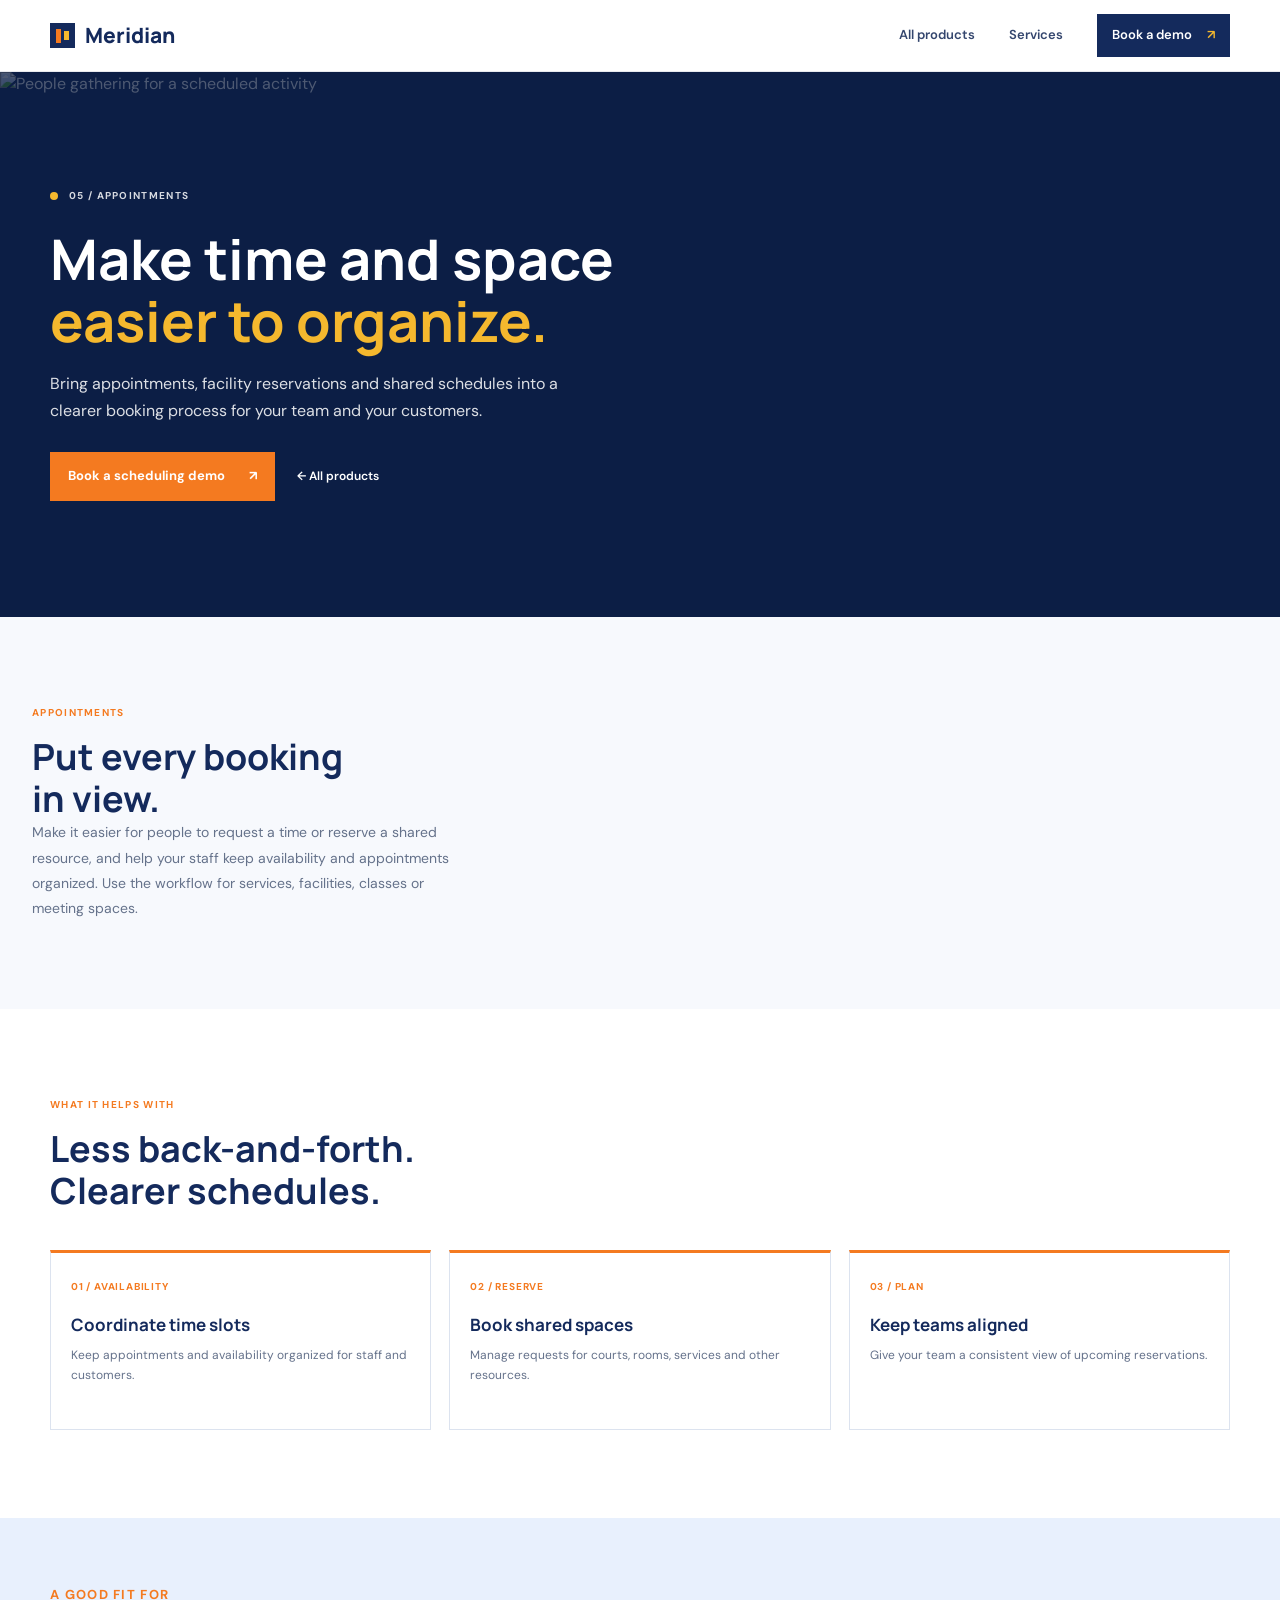
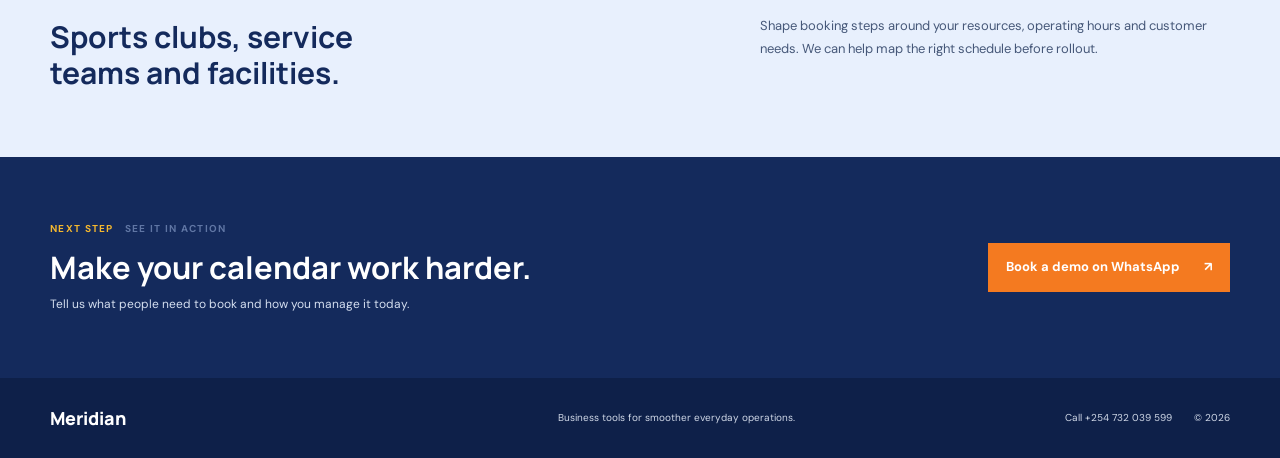
==== products/booking.html @ 1859c386 "updates" ====
<!DOCTYPE html>
<html lang="en"><head>
  <meta charset="UTF-8"><meta name="viewport" content="width=device-width, initial-scale=1.0"><meta name="theme-color" content="#142a5c">
  <meta name="description" content="Appointment and facility booking tools for clubs and businesses that need clearer schedules."><title>Booking &amp; Scheduling | Meridian Business Systems</title>
  <link rel="preconnect" href="https://fonts.googleapis.com"><link rel="preconnect" href="https://fonts.gstatic.com" crossorigin><link href="https://fonts.googleapis.com/css2?family=DM+Sans:wght@400;500;600;700&family=Manrope:wght@400;500;600;700;800&display=swap" rel="stylesheet"><link rel="stylesheet" href="../css/access.css"><link rel="stylesheet" href="../css/contact.css"><link rel="stylesheet" href="../css/product-detail.css">
</head><body>
  <header class="site-header"><div class="shell header-inner"><a class="brand" href="../index.html"><span class="brand-mark" aria-hidden="true"><span></span><span></span></span>Meridian</a><button class="menu-toggle" type="button" aria-expanded="false" aria-controls="primary-nav" aria-label="Open navigation"><span></span><span></span></button><nav class="primary-nav" id="primary-nav" aria-label="Main navigation"><a href="../index.html#products">All products</a><a href="../index.html#services">Services</a><a class="nav-cta" href="https://wa.me/254710708505?text=Hello%2C%20I%27d%20like%20a%20booking%20and%20scheduling%20demo." target="_blank" rel="noopener noreferrer">Book a demo <span aria-hidden="true">↗</span></a></nav></div></header>
  <main><section class="product-hero"><img class="product-hero-image" src="https://images.unsplash.com/photo-1517457373958-b7bdd4587205?auto=format&fit=crop&w=2000&q=85" alt="People gathering for a scheduled activity"><div class="product-hero-shade" aria-hidden="true"></div><div class="shell product-hero-inner"><p class="eyebrow eyebrow-light"><span class="live-dot"></span>05 / Appointments</p><h1>Make time and space<br><span>easier to organize.</span></h1><p class="product-hero-copy">Bring appointments, facility reservations and shared schedules into a clearer booking process for your team and your customers.</p><div class="product-hero-actions"><a class="button button-lime" href="https://wa.me/254710708505?text=Hello%2C%20I%27d%20like%20a%20booking%20and%20scheduling%20demo." target="_blank" rel="noopener noreferrer">Book a scheduling demo <span aria-hidden="true">↗</span></a><a class="product-back" href="../index.html#products">← All products</a></div></div></section>
    <section class="product-summary section-pad"><div class="shell"><div><p class="eyebrow"><span class="eyebrow-index">APPOINTMENTS</span></p><h2>Put every booking<br>in view.</h2></div><p class="product-summary-copy">Make it easier for people to request a time or reserve a shared resource, and help your staff keep availability and appointments organized. Use the workflow for services, facilities, classes or meeting spaces.</p></div></section>
    <section class="product-features section-pad"><div class="shell"><div class="product-features-heading"><p class="eyebrow"><span class="eyebrow-index">WHAT IT HELPS WITH</span></p><h2>Less back-and-forth.<br>Clearer schedules.</h2></div><div class="benefit-grid"><article class="benefit-item"><span class="benefit-number">01 / AVAILABILITY</span><h3>Coordinate time slots</h3><p>Keep appointments and availability organized for staff and customers.</p></article><article class="benefit-item"><span class="benefit-number">02 / RESERVE</span><h3>Book shared spaces</h3><p>Manage requests for courts, rooms, services and other resources.</p></article><article class="benefit-item"><span class="benefit-number">03 / PLAN</span><h3>Keep teams aligned</h3><p>Give your team a consistent view of upcoming reservations.</p></article></div></div></section>
    <section class="product-audience"><div class="shell product-audience-inner"><div><p class="eyebrow"><span class="eyebrow-index">A GOOD FIT FOR</span></p><h2>Sports clubs, service<br>teams and facilities.</h2></div><p>Shape booking steps around your resources, operating hours and customer needs. We can help map the right schedule before rollout.</p></div></section>
    <section class="product-demo"><div class="shell product-demo-inner"><div><p class="eyebrow"><span class="eyebrow-index">NEXT STEP</span> See it in action</p><h2>Make your calendar work harder.</h2><p>Tell us what people need to book and how you manage it today.</p></div><a class="button button-lime" href="https://wa.me/254710708505?text=Hello%2C%20I%27d%20like%20a%20booking%20and%20scheduling%20demo." target="_blank" rel="noopener noreferrer">Book a demo on WhatsApp <span aria-hidden="true">↗</span></a></div></section></main>
  <footer class="site-footer"><div class="shell footer-inner"><a class="brand" href="../index.html">Meridian</a><p>Business tools for smoother everyday operations.</p><a href="tel:+254732039599">Call +254 732 039 599</a><small>© <span id="year"></span></small></div></footer><script src="../js/access.js"></script>
</body></html>
---- css/access.css ----
:root{color-scheme:light;--navy:#142a5c;--white:#fff;--orange:#f47a20;--yellow:#f5b82e;--sky:#e8f0fd;--ink:#17294e;--muted:#65728b;--paper:#f7f9fd;--line:#dce3ef;--display:'Manrope','Trebuchet MS',sans-serif;--body:'DM Sans','Segoe UI',sans-serif;--shell:1180px}
*,*::before,*::after{box-sizing:border-box}html{scroll-behavior:smooth;scroll-padding-top:80px}body{margin:0;background:var(--white);color:var(--navy);font:16px/1.55 var(--body);-webkit-font-smoothing:antialiased}button,input,select{font:inherit}a{color:inherit;text-decoration:none}a:focus-visible,button:focus-visible,input:focus-visible,select:focus-visible{outline:3px solid var(--orange);outline-offset:3px}.shell{width:min(var(--shell),calc(100% - 64px));margin-inline:auto}
.site-header{position:sticky;top:0;z-index:10;height:72px;border-bottom:1px solid rgba(20,42,92,.1);background:var(--white)}.header-inner,.brand,.primary-nav{display:flex;align-items:center}.header-inner{height:100%;justify-content:space-between}.brand{gap:10px;font:800 21px/1 var(--display)}.brand-mark{width:25px;height:25px;display:inline-flex;align-items:center;justify-content:center;gap:3px;background:var(--navy)}.brand-mark span{width:5px;height:14px;background:var(--orange)}.brand-mark span+span{height:9px;background:var(--yellow)}.primary-nav{gap:34px;color:#34466e;font-size:13px;font-weight:600}.primary-nav>a:not(.nav-cta):hover,.text-link:hover{color:var(--orange)}.nav-cta{padding:11px 15px;background:var(--navy);color:var(--white)}.nav-cta span{margin-left:12px;color:var(--yellow)}.nav-cta:hover,.button-dark:hover{background:#243f7a}.menu-toggle{display:none}
.hero{min-height:590px;position:relative;isolation:isolate;overflow:hidden;display:flex;align-items:center;background:var(--navy);color:var(--white)}.hero-photo,.hero-shade{position:absolute;inset:0;width:100%;height:100%}.hero-photo{z-index:-2;object-fit:cover;object-position:center 48%}.hero-shade{z-index:-1;background:rgba(9,25,60,.72)}.hero-inner{padding-block:68px 70px;animation:rise .65s ease-out both}.eyebrow{display:flex;align-items:center;gap:11px;margin:0;color:#6076a4;font-size:10px;font-weight:700;letter-spacing:1.3px;text-transform:uppercase}.eyebrow-light{color:rgba(255,255,255,.84)}.eyebrow-index{color:var(--orange)}.live-dot{width:8px;height:8px;border-radius:50%;background:var(--yellow)}.hero h1{margin:27px 0 0;font:700 62px/1.08 var(--display)}.hero h1 span{color:var(--yellow)}.hero-copy{max-width:490px;margin:22px 0 0;color:rgba(255,255,255,.86);font-size:17px;line-height:1.7}.hero-actions{display:flex;align-items:center;gap:26px;margin-top:30px}.button{min-height:49px;display:inline-flex;align-items:center;justify-content:space-between;gap:24px;padding:0 18px;border:0;cursor:pointer;font-size:13px;font-weight:700;transition:background .2s,transform .2s}.button:hover{transform:translateY(-2px)}.button-lime{background:var(--orange);color:var(--white)}.button-lime:hover{background:#d9610c}.hero-link{color:var(--white);font-size:13px;font-weight:600}.hero-link span{margin-left:8px;color:var(--yellow)}.hero-caption{display:flex;gap:15px;margin-top:70px;color:rgba(255,255,255,.68);font-size:10px}.hero-caption span:first-child{color:var(--yellow);font-weight:700}
.intro-strip{background:var(--navy);color:var(--white)}.intro-inner{min-height:120px;display:grid;grid-template-columns:1fr 1.3fr auto;align-items:center;gap:28px}.intro-inner>p{margin:0;font-size:12px;line-height:1.5}.intro-inner>p strong{font:700 17px/1.5 var(--display)}.audience-list{display:flex;align-items:center;justify-content:center;gap:13px;color:#e0e7f5;font-size:11px;font-weight:600}.audience-list i{width:4px;height:4px;border-radius:50%;background:var(--orange)}.text-link{display:inline-flex;align-items:center;gap:9px;width:fit-content;font-size:12px;font-weight:700;transition:color .2s}.intro-inner .text-link{color:var(--yellow);white-space:nowrap}.section-pad{padding-block:88px}.platform{background:var(--paper)}.section-heading{display:flex;align-items:end;justify-content:space-between;gap:34px}.section-heading h2,.contact-copy h2{margin:16px 0 0;font:700 42px/1.15 var(--display)}.heading-note{max-width:365px;margin:0 2% 5px 0;color:var(--muted);font-size:14px;line-height:1.75}
.product-grid,.service-grid{display:grid;grid-template-columns:repeat(3,minmax(0,1fr));gap:16px;margin-top:40px}.product-card,.service-card{position:relative;min-height:245px;display:flex;flex-direction:column;align-items:flex-start;padding:22px;border:1px solid var(--line);border-top:3px solid var(--navy);background:var(--white);transition:transform .2s,box-shadow .2s}.product-card:hover,.service-card:hover{transform:translateY(-3px);box-shadow:0 12px 28px rgba(20,42,92,.1)}.product-card-featured{border-top-color:var(--orange)}.product-number{position:absolute;top:20px;right:20px;color:#9ca9bf;font-size:10px;font-weight:700}.product-type{padding:5px 7px;background:var(--sky);color:var(--navy);font-size:9px;font-weight:700;letter-spacing:.7px}.product-card-featured .product-type{background:#fff0e4;color:#a74605}.product-card h3,.service-card h3{margin:17px 0 8px;font:700 19px/1.25 var(--display)}.product-card p,.service-card p{max-width:36ch;margin:0 0 18px;color:var(--muted);font-size:12px;line-height:1.7}.product-card .text-link,.service-card .text-link{margin-top:auto;color:var(--navy)}.product-card .text-link span,.service-card .text-link span{color:var(--orange)}.service-support{display:grid;grid-template-columns:38px 1fr auto;align-items:center;gap:16px;margin-top:22px;padding:17px 19px;border:1px solid #d3deef;background:var(--sky)}.support-mark{width:31px;height:31px;display:grid;place-items:center;background:var(--yellow);font-size:20px}.service-support p{margin:0;color:#425577;font-size:12px}.service-support p strong{color:var(--navy)}.service-support .text-link{white-space:nowrap}.services{background:var(--white)}.service-grid{margin-top:37px}.service-card{min-height:220px;border-top-color:var(--orange)}.service-symbol{color:var(--orange);font:700 11px var(--body);letter-spacing:1px}.service-card h3{margin-top:24px;font-size:18px}
.solutions{background:#edf2fb}.solutions-heading{margin-bottom:34px}.solution-switcher{display:grid;grid-template-columns:repeat(3,1fr);border-bottom:1px solid #c8d3e5}.solution-tab{min-height:57px;display:flex;align-items:center;justify-content:space-between;padding:0 15px;border:0;border-bottom:3px solid transparent;background:transparent;color:#536584;cursor:pointer;text-align:left;font-size:12px;font-weight:600}.solution-tab span{color:#8593aa;font-size:10px}.solution-tab.is-active{border-bottom-color:var(--orange);color:var(--navy)}.solution-tab.is-active span{color:var(--orange)}.solution-panel{min-height:345px;display:grid;grid-template-columns:1fr 1fr;background:var(--white)}.solution-image{min-height:345px;background-size:cover;background-position:center}.solution-image-club{background-image:url('https://images.unsplash.com/photo-1534438327276-14e5300c3a48?auto=format&fit=crop&w=1200&q=80')}.solution-image-home{background-image:url('https://images.unsplash.com/photo-1600607687939-ce8a6c25118c?auto=format&fit=crop&w=1200&q=80')}.solution-image-work{background-image:url('https://images.unsplash.com/photo-1497366754035-f200968a6e72?auto=format&fit=crop&w=1200&q=80')}.solution-detail{align-self:center;padding:36px clamp(24px,5vw,58px)}.solution-detail h3{margin:18px 0 12px;font:700 25px/1.25 var(--display)}.solution-detail>p:not(.eyebrow){margin:0;color:var(--muted);font-size:12px;line-height:1.75}.solution-points{display:grid;gap:8px;margin:17px 0 22px;padding:0;list-style:none;font-size:11px;font-weight:600}.solution-points li::before{content:'✓';margin-right:9px;color:#557b30}
.workflow{background:var(--navy);color:var(--white)}.workflow-top{display:flex;align-items:center;justify-content:space-between;gap:28px}.workflow-aside{max-width:340px;margin:0;color:#d1d9e8;font-size:12px}.workflow h2{margin:32px 0 0;font:700 48px/1.12 var(--display)}.workflow h2 span{color:var(--yellow)}.workflow-steps{display:grid;grid-template-columns:repeat(3,1fr);gap:36px;margin:56px 0 0;padding:0;list-style:none}.workflow-steps li{padding-top:16px;border-top:1px solid rgba(255,255,255,.3)}.step-number{color:var(--yellow);font-size:10px;font-weight:700;letter-spacing:1px}.workflow-steps h3{margin:12px 0 8px;font:700 17px/1.3 var(--display)}.workflow-steps p{max-width:280px;margin:0;color:#d1d9e8;font-size:11px;line-height:1.7}.workflow-rule{height:1px;margin-top:48px;background:rgba(255,255,255,.18)}
.contact{background:var(--yellow)}.contact-layout{display:grid;grid-template-columns:1fr minmax(300px,.72fr);gap:85px;align-items:start}.contact-copy .eyebrow-index{color:#9a4a0b}.contact-copy h2{font-size:42px}.contact-copy>p:not(.eyebrow){max-width:410px;margin:18px 0 0;color:#57451b;font-size:13px;line-height:1.75}.contact-form label{display:block;margin:0 0 6px;font-size:11px;font-weight:700}.contact-form input,.contact-form select{width:100%;height:42px;margin-bottom:15px;padding:0 11px;border:1px solid rgba(20,42,92,.24);border-radius:0;background:rgba(255,255,255,.72);color:var(--navy);font-size:12px}.contact-form input::placeholder{color:#77819a}.button-dark{width:100%;margin-top:3px;background:var(--navy);color:var(--white)}.button-dark span{color:var(--yellow)}.contact-feedback{margin:9px 0 0;color:#594a21;font-size:10px}.site-footer{background:#0e2049;color:var(--white)}.footer-inner{min-height:80px;display:grid;grid-template-columns:1fr 1fr auto auto;align-items:center;gap:22px}.footer-inner .brand{font-size:18px}.footer-inner p,.footer-inner>a:not(.brand),.footer-inner small{margin:0;color:#d0d8e7;font-size:10px}.footer-inner>a:not(.brand):hover{color:var(--yellow)}@keyframes rise{from{opacity:0;transform:translateY(12px)}to{opacity:1;transform:none}}@media(prefers-reduced-motion:reduce){*,*::before,*::after{scroll-behavior:auto!important;animation-duration:.01ms!important;transition-duration:.01ms!important}}
@media(max-width:850px){.shell{width:min(var(--shell),calc(100% - 42px))}.primary-nav{gap:17px}.intro-inner{grid-template-columns:1fr auto;padding-block:16px}.audience-list{grid-column:1;grid-row:2;justify-content:flex-start}.intro-inner .text-link{grid-column:2;grid-row:1/span 2}.product-grid,.service-grid{grid-template-columns:repeat(2,minmax(0,1fr))}.contact-layout{gap:40px}}
@media(max-width:620px){html{scroll-padding-top:66px}.shell{width:calc(100% - 36px)}.site-header{height:62px}.menu-toggle{width:40px;height:40px;display:grid;align-content:center;justify-items:center;gap:6px;border:1px solid var(--line);background:transparent}.menu-toggle span{width:17px;height:2px;background:var(--navy)}.primary-nav{position:absolute;top:61px;left:0;right:0;display:none;align-items:stretch;gap:0;padding:8px 18px 16px;border-bottom:1px solid var(--line);background:var(--white)}.primary-nav.is-open{display:grid}.primary-nav>a:not(.nav-cta){padding:11px 3px}.primary-nav .nav-cta{justify-content:space-between;margin-top:7px}.hero{min-height:550px}.hero-photo{object-position:57% center}.hero-shade{background:rgba(9,25,60,.77)}.hero-inner{padding-block:45px 38px}.hero h1{margin-top:22px;font-size:43px}.hero-copy{margin-top:16px;font-size:15px}.hero-actions{align-items:flex-start;flex-direction:column;gap:15px;margin-top:24px}.hero-caption{margin-top:45px}.intro-inner{min-height:132px;grid-template-columns:1fr;gap:10px;padding-block:15px}.intro-inner>p{font-size:10px}.intro-inner>p strong{font-size:14px}.audience-list{grid-column:auto;grid-row:auto;flex-wrap:wrap;justify-content:flex-start;gap:8px;font-size:9px}.intro-inner .text-link{grid-column:auto;grid-row:auto;font-size:10px}.section-pad{padding-block:62px}.section-heading{align-items:flex-start;flex-direction:column;gap:14px}.section-heading h2,.contact-copy h2{font-size:34px}.heading-note{margin:0;font-size:12px}.product-grid,.service-grid{grid-template-columns:1fr;gap:11px;margin-top:26px}.product-card{min-height:210px;padding:20px}.service-card{min-height:190px;padding:20px}.service-support{grid-template-columns:34px 1fr;gap:11px;padding:14px}.service-support .text-link{grid-column:2}.solutions-heading{margin-bottom:22px}.solution-tab{min-height:54px;flex-direction:column;align-items:flex-start;justify-content:center;gap:4px;padding-inline:7px;font-size:9px}.solution-tab span{font-size:8px}.solution-panel{grid-template-columns:1fr}.solution-image{min-height:200px}.solution-detail{padding:23px 18px 27px}.solution-detail h3{font-size:22px}.workflow-top{align-items:flex-start;flex-direction:column;gap:12px}.workflow h2{margin-top:25px;font-size:38px}.workflow-steps{grid-template-columns:1fr;gap:20px;margin-top:37px}.workflow-steps li{padding-top:11px}.workflow-steps h3{margin-top:8px;font-size:15px}.workflow-rule{margin-top:30px}.contact-layout{grid-template-columns:1fr;gap:29px}.contact-copy h2{font-size:35px}.footer-inner{grid-template-columns:1fr auto;gap:11px;padding-block:17px}.footer-inner p{grid-column:1;grid-row:2}.footer-inner>a:not(.brand){grid-column:2;grid-row:1}.footer-inner small{grid-column:2;grid-row:2;text-align:right}}
---- css/contact.css ----
.whatsapp-link, .phone-link {
  display: flex;
  align-items: center;
  width: fit-content;
  margin-top: 14px;
  font-size: 12px;
  font-weight: 700;
}

.whatsapp-link {
  padding-bottom: 4px;
  border-bottom: 1px solid var(--orange);
}

.phone-link { margin-top: 10px; }
.whatsapp-link:hover, .phone-link:hover { color: #a74605; }
---- css/product-detail.css ----
.product-hero { min-height: 545px; position: relative; isolation: isolate; overflow: hidden; display: flex; align-items: center; background: var(--navy); color: var(--white); }
.product-hero-image, .product-hero-shade { position: absolute; inset: 0; width: 100%; height: 100%; }
.product-hero-image { z-index: -2; object-fit: cover; object-position: center; }
.product-hero-shade { z-index: -1; background: rgba(9,25,60,.72); }
.product-hero-inner { padding-block: 68px; animation: rise .6s ease-out both; }
.product-hero h1 { max-width: 780px; margin: 24px 0 0; font: 700 56px/1.1 var(--display); }
.product-hero h1 span { color: var(--yellow); }
.product-hero-copy { max-width: 560px; margin: 19px 0 0; color: rgba(255,255,255,.86); font-size: 16px; line-height: 1.7; }
.product-hero-actions { display: flex; align-items: center; flex-wrap: wrap; gap: 22px; margin-top: 27px; }
.product-back { color: var(--white); font-size: 12px; font-weight: 600; }
.product-back:hover { color: var(--yellow); }
.product-summary { display: grid; grid-template-columns: .8fr 1.2fr; gap: 60px; align-items: start; background: var(--paper); }
.product-summary h2, .product-features h2 { margin: 15px 0 0; font: 700 36px/1.18 var(--display); }
.product-summary-copy { max-width: 620px; margin: 0; color: var(--muted); font-size: 14px; line-height: 1.8; }
.product-features { background: var(--white); }
.product-features-heading { max-width: 630px; }
.benefit-grid { display: grid; grid-template-columns: repeat(3,1fr); gap: 18px; margin-top: 37px; }
.benefit-item { min-height: 180px; padding: 20px 20px 16px; border: 1px solid var(--line); border-top: 3px solid var(--orange); background: var(--white); }
.benefit-number { color: var(--orange); font-size: 10px; font-weight: 700; letter-spacing: .8px; }
.benefit-item h3 { margin: 17px 0 8px; font: 700 17px/1.3 var(--display); }
.benefit-item p { margin: 0; color: var(--muted); font-size: 12px; line-height: 1.7; }
.product-audience { padding-block: 66px; background: var(--sky); }
.product-audience-inner { display: flex; justify-content: space-between; align-items: center; gap: 40px; }
.product-audience h2 { max-width: 440px; margin: 13px 0 0; font: 700 30px/1.2 var(--display); }
.product-audience p { max-width: 470px; margin: 0; color: #465879; font-size: 13px; line-height: 1.75; }
.product-demo { padding-block: 64px; background: var(--navy); color: var(--white); }
.product-demo-inner { display: flex; justify-content: space-between; align-items: center; gap: 32px; }
.product-demo h2 { margin: 12px 0 0; font: 700 31px/1.2 var(--display); }
.product-demo .eyebrow-index { color: var(--yellow); }
.product-demo p:not(.eyebrow) { margin: 9px 0 0; color: #d4deef; font-size: 12px; }
.product-demo .button-lime { flex: none; }

@media (max-width: 850px) {
  .product-summary { gap: 32px; }
  .product-hero h1 { font-size: 49px; }
}
@media (max-width: 620px) {
  .product-hero { min-height: 520px; }
  .product-hero-image { object-position: 57% center; }
  .product-hero-inner { padding-block: 50px; }
  .product-hero h1 { font-size: 39px; }
  .product-hero-copy { font-size: 14px; }
  .product-hero-actions { align-items: flex-start; flex-direction: column; gap: 16px; }
  .product-summary { grid-template-columns: 1fr; gap: 17px; }
  .product-summary h2, .product-features h2 { font-size: 31px; }
  .benefit-grid { grid-template-columns: 1fr; gap: 11px; margin-top: 26px; }
  .benefit-item { min-height: auto; padding: 18px; }
  .product-audience { padding-block: 48px; }
  .product-audience-inner, .product-demo-inner { align-items: flex-start; flex-direction: column; gap: 20px; }
  .product-audience h2 { font-size: 26px; }
  .product-demo h2 { font-size: 27px; }
}
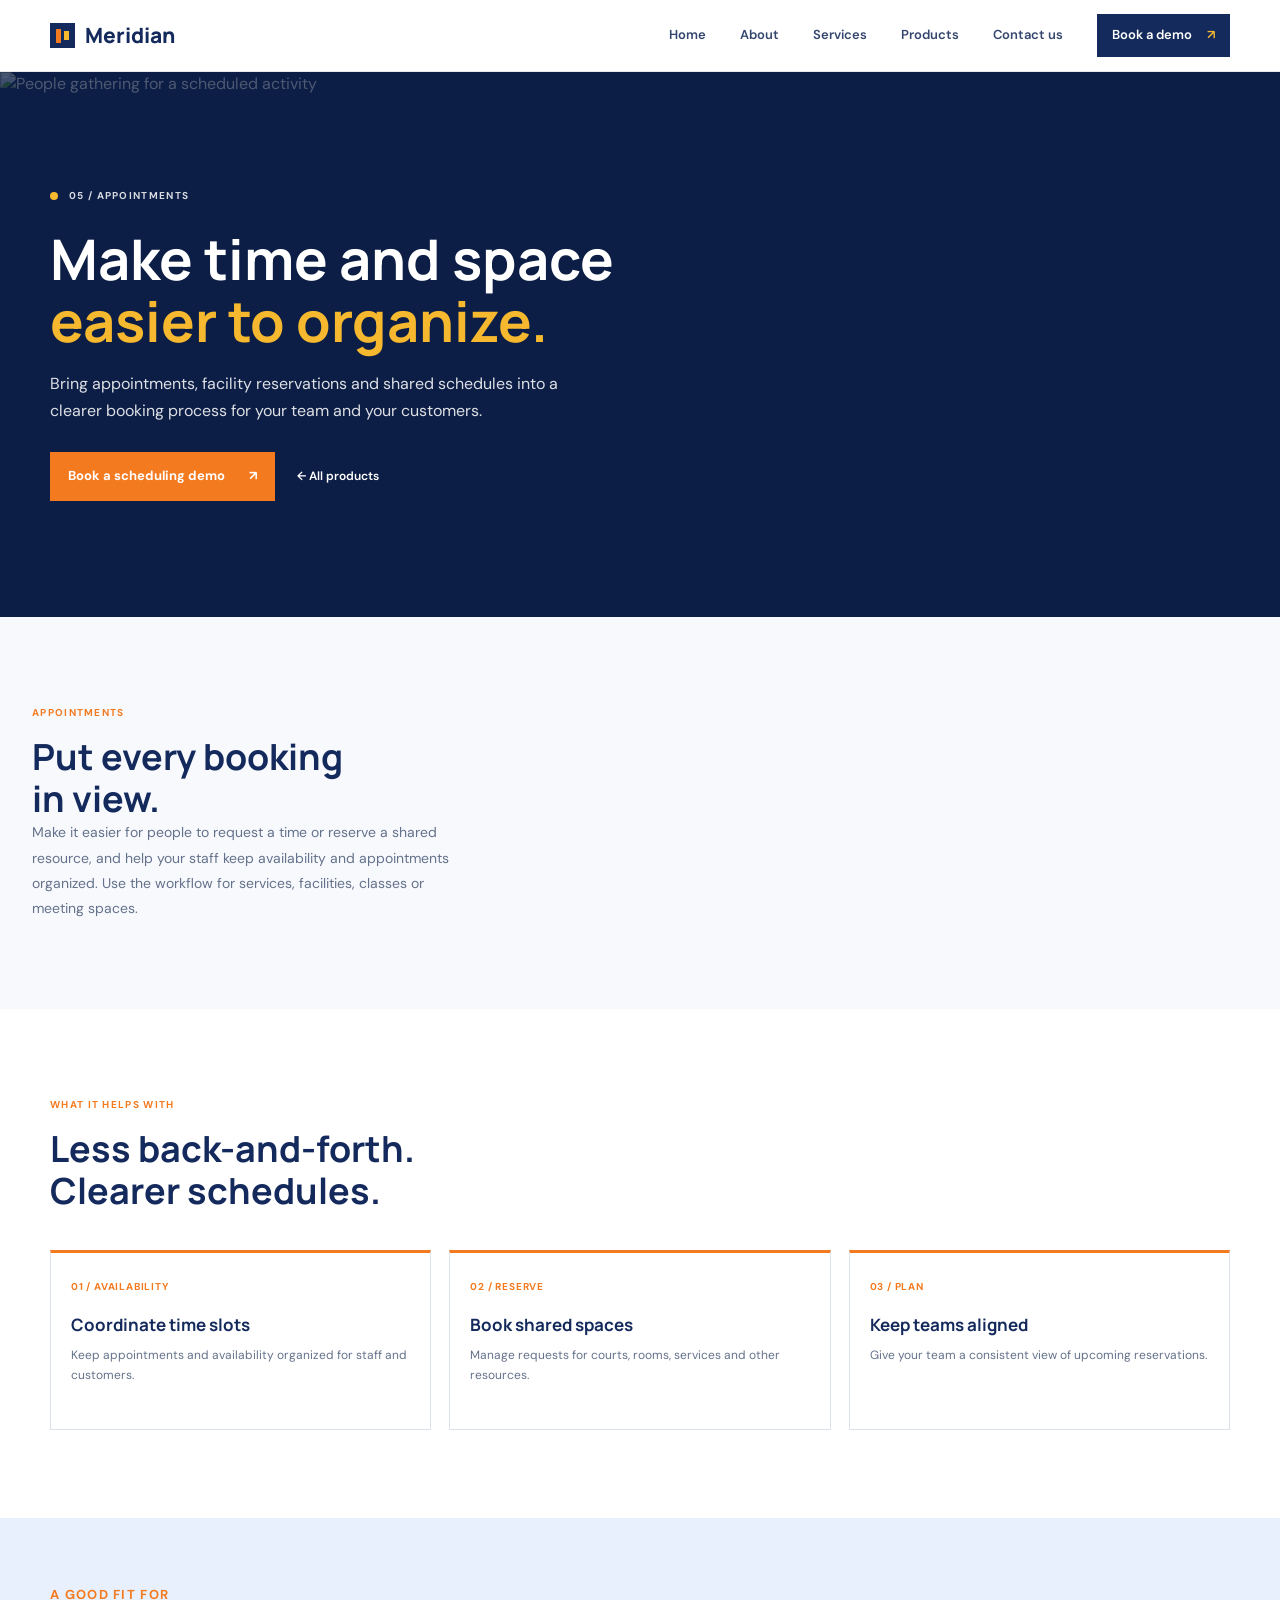
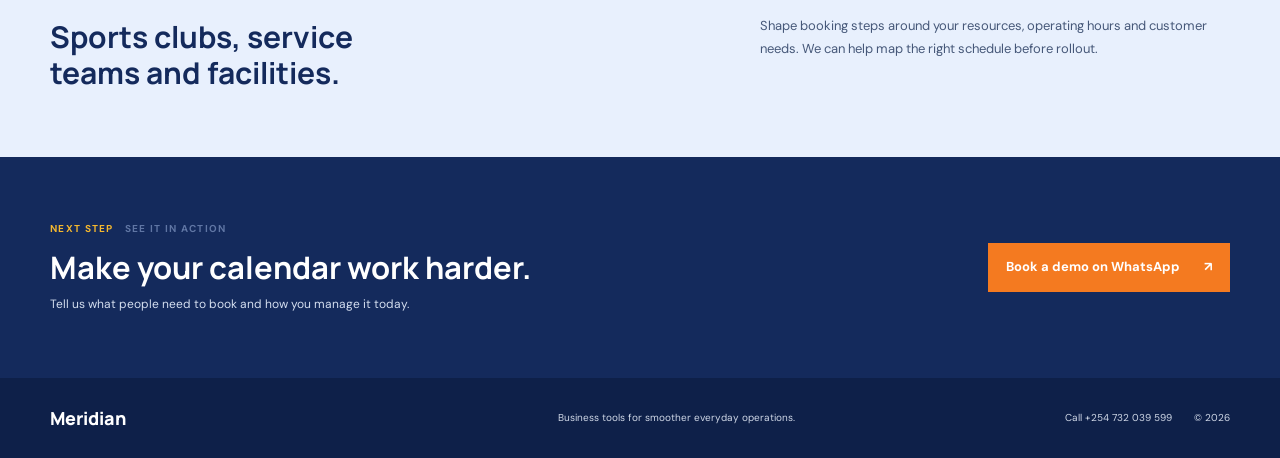
==== commit 61378b73: "upadates" ====
--- a/products/booking.html
+++ b/products/booking.html
@@ -4,7 +4,7 @@
   <meta name="description" content="Appointment and facility booking tools for clubs and businesses that need clearer schedules."><title>Booking &amp; Scheduling | Meridian Business Systems</title>
   <link rel="preconnect" href="https://fonts.googleapis.com"><link rel="preconnect" href="https://fonts.gstatic.com" crossorigin><link href="https://fonts.googleapis.com/css2?family=DM+Sans:wght@400;500;600;700&family=Manrope:wght@400;500;600;700;800&display=swap" rel="stylesheet"><link rel="stylesheet" href="../css/access.css"><link rel="stylesheet" href="../css/contact.css"><link rel="stylesheet" href="../css/product-detail.css">
 </head><body>
-  <header class="site-header"><div class="shell header-inner"><a class="brand" href="../index.html"><span class="brand-mark" aria-hidden="true"><span></span><span></span></span>Meridian</a><button class="menu-toggle" type="button" aria-expanded="false" aria-controls="primary-nav" aria-label="Open navigation"><span></span><span></span></button><nav class="primary-nav" id="primary-nav" aria-label="Main navigation"><a href="../index.html#products">All products</a><a href="../index.html#services">Services</a><a class="nav-cta" href="https://wa.me/254710708505?text=Hello%2C%20I%27d%20like%20a%20booking%20and%20scheduling%20demo." target="_blank" rel="noopener noreferrer">Book a demo <span aria-hidden="true">↗</span></a></nav></div></header>
+  <header class="site-header"><div class="shell header-inner"><a class="brand" href="../index.html"><span class="brand-mark" aria-hidden="true"><span></span><span></span></span>Meridian</a><button class="menu-toggle" type="button" aria-expanded="false" aria-controls="primary-nav" aria-label="Open navigation"><span></span><span></span></button><nav class="primary-nav" id="primary-nav" aria-label="Main navigation"><a href="../index.html">Home</a><a href="../index.html#about">About</a><a href="../index.html#services">Services</a><a href="../index.html#products">Products</a><a href="../index.html#contact">Contact us</a><a class="nav-cta" href="https://wa.me/254710708505?text=Hello%2C%20I%27d%20like%20a%20booking%20and%20scheduling%20demo." target="_blank" rel="noopener noreferrer">Book a demo <span aria-hidden="true">↗</span></a></nav></div></header>
   <main><section class="product-hero"><img class="product-hero-image" src="https://images.unsplash.com/photo-1517457373958-b7bdd4587205?auto=format&fit=crop&w=2000&q=85" alt="People gathering for a scheduled activity"><div class="product-hero-shade" aria-hidden="true"></div><div class="shell product-hero-inner"><p class="eyebrow eyebrow-light"><span class="live-dot"></span>05 / Appointments</p><h1>Make time and space<br><span>easier to organize.</span></h1><p class="product-hero-copy">Bring appointments, facility reservations and shared schedules into a clearer booking process for your team and your customers.</p><div class="product-hero-actions"><a class="button button-lime" href="https://wa.me/254710708505?text=Hello%2C%20I%27d%20like%20a%20booking%20and%20scheduling%20demo." target="_blank" rel="noopener noreferrer">Book a scheduling demo <span aria-hidden="true">↗</span></a><a class="product-back" href="../index.html#products">← All products</a></div></div></section>
     <section class="product-summary section-pad"><div class="shell"><div><p class="eyebrow"><span class="eyebrow-index">APPOINTMENTS</span></p><h2>Put every booking<br>in view.</h2></div><p class="product-summary-copy">Make it easier for people to request a time or reserve a shared resource, and help your staff keep availability and appointments organized. Use the workflow for services, facilities, classes or meeting spaces.</p></div></section>
     <section class="product-features section-pad"><div class="shell"><div class="product-features-heading"><p class="eyebrow"><span class="eyebrow-index">WHAT IT HELPS WITH</span></p><h2>Less back-and-forth.<br>Clearer schedules.</h2></div><div class="benefit-grid"><article class="benefit-item"><span class="benefit-number">01 / AVAILABILITY</span><h3>Coordinate time slots</h3><p>Keep appointments and availability organized for staff and customers.</p></article><article class="benefit-item"><span class="benefit-number">02 / RESERVE</span><h3>Book shared spaces</h3><p>Manage requests for courts, rooms, services and other resources.</p></article><article class="benefit-item"><span class="benefit-number">03 / PLAN</span><h3>Keep teams aligned</h3><p>Give your team a consistent view of upcoming reservations.</p></article></div></div></section>
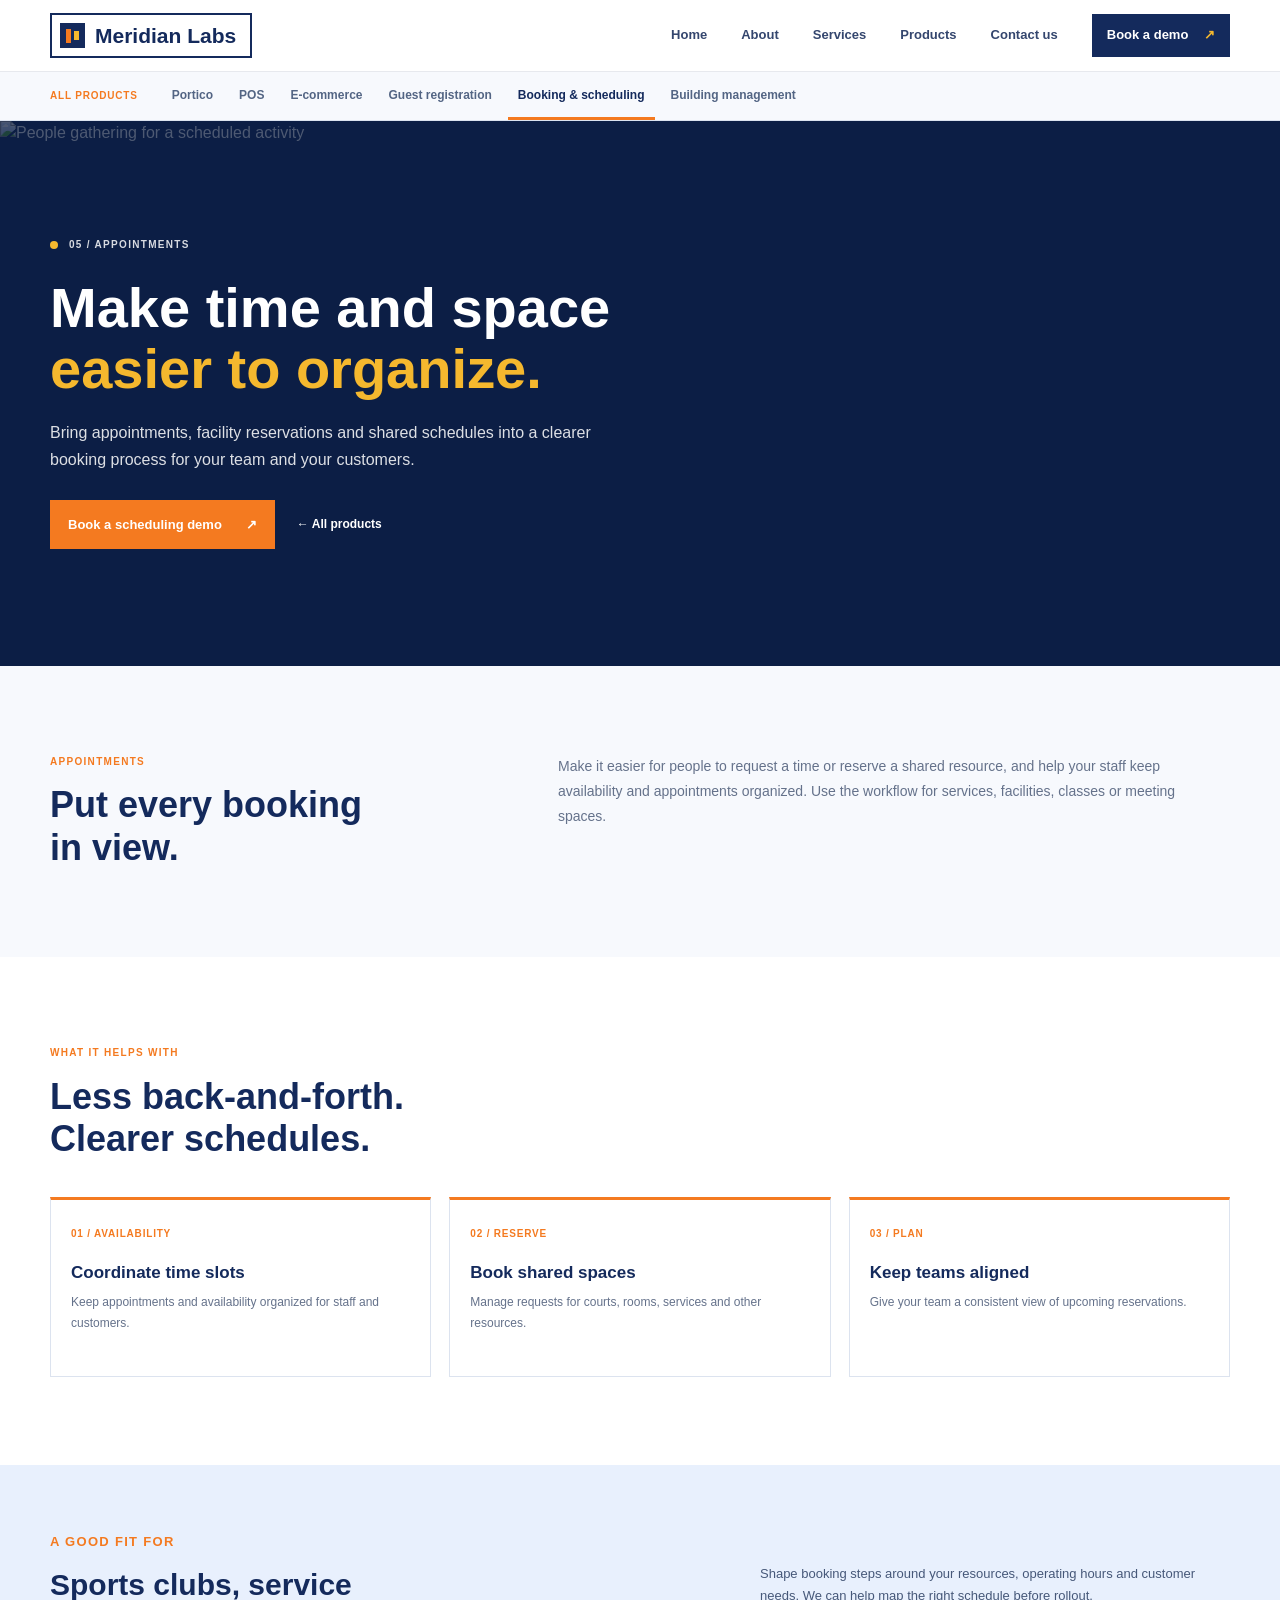
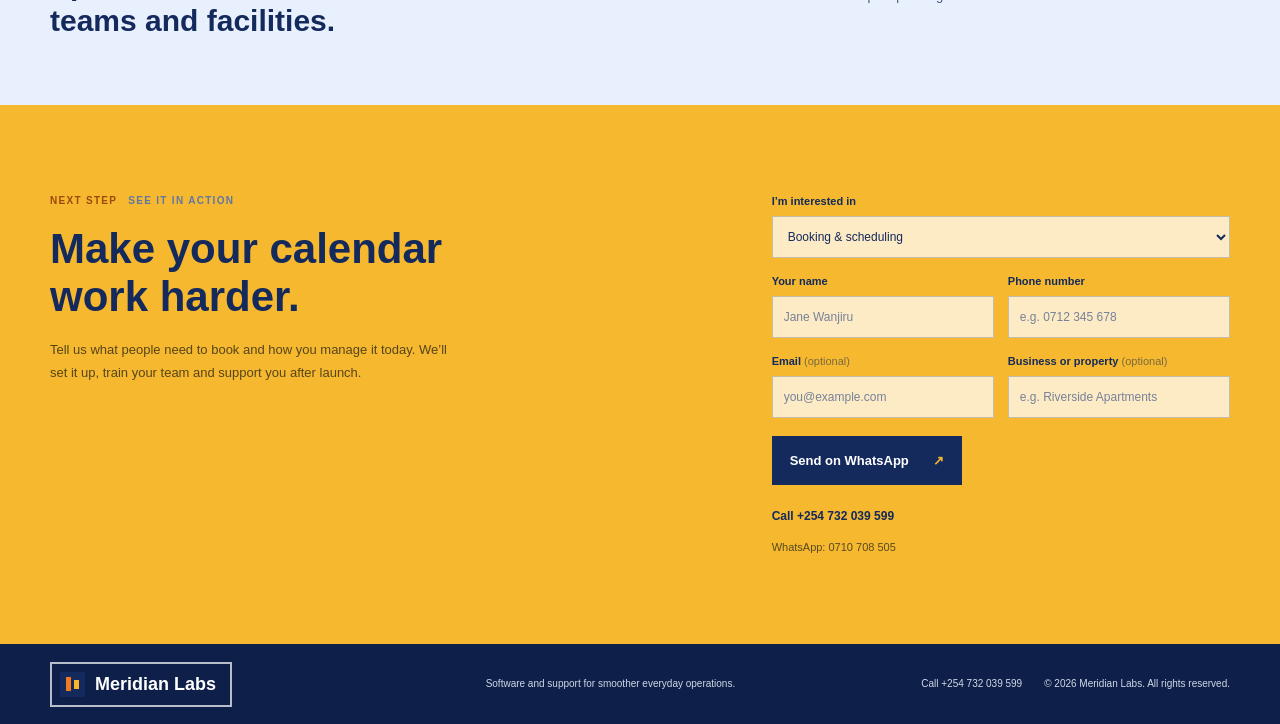
==== commit 6c998222: "updatess" ====
--- a/products/booking.html
+++ b/products/booking.html
@@ -1,14 +1,31 @@
 <!DOCTYPE html>
 <html lang="en"><head>
-  <meta charset="UTF-8"><meta name="viewport" content="width=device-width, initial-scale=1.0"><meta name="theme-color" content="#142a5c">
-  <meta name="description" content="Appointment and facility booking tools for clubs and businesses that need clearer schedules."><title>Booking &amp; Scheduling | Meridian Business Systems</title>
+  <meta charset="UTF-8">
+  <meta http-equiv="Content-Security-Policy" content="default-src 'self'; script-src 'self'; style-src 'self' https://fonts.googleapis.com; font-src https://fonts.gstatic.com; img-src 'self' https://images.unsplash.com data:; connect-src 'self'; form-action 'self'; base-uri 'self'; object-src 'none'">
+  <meta name="referrer" content="strict-origin-when-cross-origin"><meta name="viewport" content="width=device-width, initial-scale=1.0"><meta name="theme-color" content="#142a5c"><title>Booking &amp; Scheduling Software in Kenya | Meridian Labs</title>
+  <meta name="description" content="Online booking and scheduling for courts, rooms, classes and appointments. Keep availability clear for staff and customers at clubs and facilities in Kenya.">
+  <meta name="robots" content="index, follow">
+  <meta property="og:type" content="website">
+  <meta property="og:site_name" content="Meridian Labs">
+  <meta property="og:locale" content="en_KE">
+  <meta property="og:title" content="Booking and scheduling: make time and space easier to organise">
+  <meta property="og:description" content="Online booking and scheduling for courts, rooms, classes and appointments. Keep availability clear for staff and customers at clubs and facilities in Kenya.">
+  <meta property="og:image" content="https://images.unsplash.com/photo-1517457373958-b7bdd4587205?auto=format&amp;fit=crop&amp;w=1200&amp;h=630&amp;q=85">
+  <meta property="og:image:alt" content="People gathering for a scheduled activity">
+  <meta name="twitter:card" content="summary_large_image">
+  <meta name="twitter:title" content="Booking and scheduling: make time and space easier to organise">
+  <meta name="twitter:description" content="Online booking and scheduling for courts, rooms, classes and appointments. Keep availability clear for staff and customers at clubs and facilities in Kenya.">
+  <meta name="twitter:image" content="https://images.unsplash.com/photo-1517457373958-b7bdd4587205?auto=format&amp;fit=crop&amp;w=1200&amp;h=630&amp;q=85">
+  <script type="application/ld+json">[{"@context": "https://schema.org", "@type": "SoftwareApplication", "name": "Booking and scheduling software", "applicationCategory": "BusinessApplication", "operatingSystem": "Web", "description": "Online booking and scheduling for courts, rooms, classes and appointments. Keep availability clear for staff and customers at clubs and facilities in Kenya.", "image": "https://images.unsplash.com/photo-1517457373958-b7bdd4587205?auto=format&fit=crop&w=1200&h=630&q=85", "areaServed": {"@type": "Country", "name": "Kenya"}, "publisher": {"@type": "Organization", "name": "Meridian Labs", "telephone": "+254732039599"}}]</script>
+  <link rel="icon" href="../assets/favicon.svg" type="image/svg+xml">
   <link rel="preconnect" href="https://fonts.googleapis.com"><link rel="preconnect" href="https://fonts.gstatic.com" crossorigin><link href="https://fonts.googleapis.com/css2?family=DM+Sans:wght@400;500;600;700&family=Manrope:wght@400;500;600;700;800&display=swap" rel="stylesheet"><link rel="stylesheet" href="../css/access.css"><link rel="stylesheet" href="../css/contact.css"><link rel="stylesheet" href="../css/product-detail.css">
 </head><body>
-  <header class="site-header"><div class="shell header-inner"><a class="brand" href="../index.html"><span class="brand-mark" aria-hidden="true"><span></span><span></span></span>Meridian</a><button class="menu-toggle" type="button" aria-expanded="false" aria-controls="primary-nav" aria-label="Open navigation"><span></span><span></span></button><nav class="primary-nav" id="primary-nav" aria-label="Main navigation"><a href="../index.html">Home</a><a href="../index.html#about">About</a><a href="../index.html#services">Services</a><a href="../index.html#products">Products</a><a href="../index.html#contact">Contact us</a><a class="nav-cta" href="https://wa.me/254710708505?text=Hello%2C%20I%27d%20like%20a%20booking%20and%20scheduling%20demo." target="_blank" rel="noopener noreferrer">Book a demo <span aria-hidden="true">↗</span></a></nav></div></header>
-  <main><section class="product-hero"><img class="product-hero-image" src="https://images.unsplash.com/photo-1517457373958-b7bdd4587205?auto=format&fit=crop&w=2000&q=85" alt="People gathering for a scheduled activity"><div class="product-hero-shade" aria-hidden="true"></div><div class="shell product-hero-inner"><p class="eyebrow eyebrow-light"><span class="live-dot"></span>05 / Appointments</p><h1>Make time and space<br><span>easier to organize.</span></h1><p class="product-hero-copy">Bring appointments, facility reservations and shared schedules into a clearer booking process for your team and your customers.</p><div class="product-hero-actions"><a class="button button-lime" href="https://wa.me/254710708505?text=Hello%2C%20I%27d%20like%20a%20booking%20and%20scheduling%20demo." target="_blank" rel="noopener noreferrer">Book a scheduling demo <span aria-hidden="true">↗</span></a><a class="product-back" href="../index.html#products">← All products</a></div></div></section>
+  <header class="site-header"><div class="shell header-inner"><a class="brand" href="../index.html"><span class="brand-mark" aria-hidden="true"><span></span><span></span></span>Meridian Labs</a><button class="menu-toggle" type="button" aria-expanded="false" aria-controls="primary-nav" aria-label="Open navigation"><span></span><span></span></button><nav class="primary-nav" id="primary-nav" aria-label="Main navigation"><a href="../index.html">Home</a><a href="../index.html#about">About</a><a href="../index.html#services">Services</a><a href="../index.html#products">Products</a><a href="../index.html#contact">Contact us</a><a class="nav-cta" href="https://wa.me/254710708505?text=Hello%2C%20I%27d%20like%20a%20booking%20and%20scheduling%20demo." target="_blank" rel="noopener noreferrer">Book a demo <span aria-hidden="true">↗</span></a></nav></div></header>
+  <nav class="product-switcher" aria-label="All products"><div class="shell product-switcher-inner"><a class="product-switcher-all" href="../index.html#products">All products</a><a href="portico.html">Portico</a><a href="pos.html">POS</a><a href="ecommerce.html">E-commerce</a><a href="visitors.html">Guest registration</a><a href="booking.html" aria-current="page">Booking &amp; scheduling</a><a href="building.html">Building management</a></div></nav>
+  <main><section class="product-hero"><img class="product-hero-image" src="https://images.unsplash.com/photo-1517457373958-b7bdd4587205?auto=format&fit=crop&w=2000&q=85" alt="People gathering for a scheduled activity" fetchpriority="high"><div class="product-hero-shade" aria-hidden="true"></div><div class="shell product-hero-inner"><p class="eyebrow eyebrow-light"><span class="live-dot"></span>05 / Appointments</p><h1>Make time and space<br><span>easier to organize.</span></h1><p class="product-hero-copy">Bring appointments, facility reservations and shared schedules into a clearer booking process for your team and your customers.</p><div class="product-hero-actions"><a class="button button-lime" href="https://wa.me/254710708505?text=Hello%2C%20I%27d%20like%20a%20booking%20and%20scheduling%20demo." target="_blank" rel="noopener noreferrer">Book a scheduling demo <span aria-hidden="true">↗</span></a><a class="product-back" href="../index.html#products">← All products</a></div></div></section>
     <section class="product-summary section-pad"><div class="shell"><div><p class="eyebrow"><span class="eyebrow-index">APPOINTMENTS</span></p><h2>Put every booking<br>in view.</h2></div><p class="product-summary-copy">Make it easier for people to request a time or reserve a shared resource, and help your staff keep availability and appointments organized. Use the workflow for services, facilities, classes or meeting spaces.</p></div></section>
     <section class="product-features section-pad"><div class="shell"><div class="product-features-heading"><p class="eyebrow"><span class="eyebrow-index">WHAT IT HELPS WITH</span></p><h2>Less back-and-forth.<br>Clearer schedules.</h2></div><div class="benefit-grid"><article class="benefit-item"><span class="benefit-number">01 / AVAILABILITY</span><h3>Coordinate time slots</h3><p>Keep appointments and availability organized for staff and customers.</p></article><article class="benefit-item"><span class="benefit-number">02 / RESERVE</span><h3>Book shared spaces</h3><p>Manage requests for courts, rooms, services and other resources.</p></article><article class="benefit-item"><span class="benefit-number">03 / PLAN</span><h3>Keep teams aligned</h3><p>Give your team a consistent view of upcoming reservations.</p></article></div></div></section>
     <section class="product-audience"><div class="shell product-audience-inner"><div><p class="eyebrow"><span class="eyebrow-index">A GOOD FIT FOR</span></p><h2>Sports clubs, service<br>teams and facilities.</h2></div><p>Shape booking steps around your resources, operating hours and customer needs. We can help map the right schedule before rollout.</p></div></section>
-    <section class="product-demo"><div class="shell product-demo-inner"><div><p class="eyebrow"><span class="eyebrow-index">NEXT STEP</span> See it in action</p><h2>Make your calendar work harder.</h2><p>Tell us what people need to book and how you manage it today.</p></div><a class="button button-lime" href="https://wa.me/254710708505?text=Hello%2C%20I%27d%20like%20a%20booking%20and%20scheduling%20demo." target="_blank" rel="noopener noreferrer">Book a demo on WhatsApp <span aria-hidden="true">↗</span></a></div></section></main>
-  <footer class="site-footer"><div class="shell footer-inner"><a class="brand" href="../index.html">Meridian</a><p>Business tools for smoother everyday operations.</p><a href="tel:+254732039599">Call +254 732 039 599</a><small>© <span id="year"></span></small></div></footer><script src="../js/access.js"></script>
+    <section class="contact section-pad" id="contact" aria-labelledby="contact-title"><div class="shell contact-layout"><div class="contact-copy"><p class="eyebrow"><span class="eyebrow-index">NEXT STEP</span> See it in action</p><h2 id="contact-title">Make your calendar<br>work harder.</h2><p>Tell us what people need to book and how you manage it today. We’ll set it up, train your team and support you after launch.</p></div><div class="contact-actions"><form class="contact-form" id="contact-form"><label for="contact-interest">I’m interested in</label><select id="contact-interest" name="interest" required><option value="" disabled>Choose a product or service</option><optgroup label="Products"><option>Portico smart access</option><option>POS</option><option>E-commerce</option><option>Guest registration</option><option selected>Booking &amp; scheduling</option><option>Building management</option></optgroup><optgroup label="Services"><option>Consultancy</option><option>Custom product development</option><option>Implementation &amp; support</option></optgroup><option value="Not sure yet">Not sure yet, I’d like advice</option></select><div class="form-row"><div class="form-field"><label for="contact-name">Your name</label><input id="contact-name" name="name" type="text" maxlength="80" autocomplete="name" placeholder="Jane Wanjiru" required></div><div class="form-field"><label for="contact-phone">Phone number</label><input id="contact-phone" name="phone" type="tel" maxlength="20" autocomplete="tel" inputmode="tel" placeholder="e.g. 0712 345 678" pattern="[0-9+ ()-]{9,}" title="Enter a valid phone number" required></div><div class="form-field"><label for="contact-email">Email <span class="optional">(optional)</span></label><input id="contact-email" name="email" type="email" maxlength="120" autocomplete="email" placeholder="you@example.com"></div><div class="form-field"><label for="contact-business">Business or property <span class="optional">(optional)</span></label><input id="contact-business" name="business" type="text" maxlength="100" autocomplete="organization" placeholder="e.g. Riverside Apartments"></div></div><button class="button button-dark" type="submit">Send on WhatsApp <span aria-hidden="true">↗</span></button><p class="contact-feedback" id="contact-feedback" aria-live="polite"></p></form><a class="phone-link" href="tel:+254732039599">Call +254 732 039 599</a><p>WhatsApp: 0710 708 505</p></div></div></section></main>
+  <footer class="site-footer"><div class="shell footer-inner"><a class="brand" href="../index.html"><span class="brand-mark" aria-hidden="true"><span></span><span></span></span>Meridian Labs</a><p>Software and support for smoother everyday operations.</p><a href="tel:+254732039599">Call +254 732 039 599</a><small>© <span id="year"></span> Meridian Labs. All rights reserved.</small></div></footer><script src="../js/access.js"></script>
 </body></html>
--- a/css/contact.css
+++ b/css/contact.css
@@ -13,4 +13,25 @@
 }
 
 .phone-link { margin-top: 10px; }
-.whatsapp-link:hover, .phone-link:hover { color: #a74605; }+.whatsapp-link:hover, .phone-link:hover { color: #a74605; }
+.contact-actions { display: grid; justify-items: start; align-content: start; gap: 5px; }
+.contact-actions .button-dark { width: auto; }
+.contact-actions p { margin: 8px 0 0; color: #594a21; font-size: 11px; }
+.contact-actions .phone-link { margin-top: 9px; }
+.contact-actions .contact-form { width: 100%; }
+.contact-form .optional { color: #7a6a3f; font-weight: 500; }
+.contact-form select { appearance: auto; }
+
+.footer-inner .brand { white-space: nowrap; }
+.contact-form .form-row { display: grid; grid-template-columns: repeat(2, minmax(0, 1fr)); column-gap: 14px; }
+.contact-form .form-field { min-width: 0; }
+@media (max-width: 620px) { .contact-form .form-row { grid-template-columns: 1fr; } }
+@media (max-width: 620px) { .contact-actions .button-dark { width: 100%; } }
+
+.brand { padding: 8px 14px 8px 8px; border: 2px solid var(--navy); line-height: 1; }
+.footer-inner .brand { width: fit-content; border-color: rgba(255,255,255,.7); }
+@media (max-width: 620px) { .brand { padding: 6px 11px 6px 6px; font-size: 18px; } }
+
+body { -webkit-user-select: none; user-select: none; }
+input, select, textarea, .contact-actions, .phone-link, .footer-inner a[href^="tel:"] { -webkit-user-select: text; user-select: text; }
+img { -webkit-user-drag: none; }
--- a/css/product-detail.css
+++ b/css/product-detail.css
@@ -9,7 +9,8 @@
 .product-hero-actions { display: flex; align-items: center; flex-wrap: wrap; gap: 22px; margin-top: 27px; }
 .product-back { color: var(--white); font-size: 12px; font-weight: 600; }
 .product-back:hover { color: var(--yellow); }
-.product-summary { display: grid; grid-template-columns: .8fr 1.2fr; gap: 60px; align-items: start; background: var(--paper); }
+.product-summary { background: var(--paper); }
+.product-summary > .shell { display: grid; grid-template-columns: .8fr 1.2fr; gap: 60px; align-items: start; }
 .product-summary h2, .product-features h2 { margin: 15px 0 0; font: 700 36px/1.18 var(--display); }
 .product-summary-copy { max-width: 620px; margin: 0; color: var(--muted); font-size: 14px; line-height: 1.8; }
 .product-features { background: var(--white); }
@@ -31,7 +32,7 @@
 .product-demo .button-lime { flex: none; }
 
 @media (max-width: 850px) {
-  .product-summary { gap: 32px; }
+  .product-summary > .shell { gap: 32px; }
   .product-hero h1 { font-size: 49px; }
 }
 @media (max-width: 620px) {
@@ -41,7 +42,7 @@
   .product-hero h1 { font-size: 39px; }
   .product-hero-copy { font-size: 14px; }
   .product-hero-actions { align-items: flex-start; flex-direction: column; gap: 16px; }
-  .product-summary { grid-template-columns: 1fr; gap: 17px; }
+  .product-summary > .shell { grid-template-columns: 1fr; gap: 17px; }
   .product-summary h2, .product-features h2 { font-size: 31px; }
   .benefit-grid { grid-template-columns: 1fr; gap: 11px; margin-top: 26px; }
   .benefit-item { min-height: auto; padding: 18px; }
@@ -49,4 +50,43 @@
   .product-audience-inner, .product-demo-inner { align-items: flex-start; flex-direction: column; gap: 20px; }
   .product-audience h2 { font-size: 26px; }
   .product-demo h2 { font-size: 27px; }
-}+}
+.product-switcher { position: sticky; top: 72px; z-index: 9; border-bottom: 1px solid var(--line); background: var(--paper); }
+.product-switcher-inner { display: flex; align-items: center; gap: 6px; overflow-x: auto; scrollbar-width: none; }
+.product-switcher-inner::-webkit-scrollbar { display: none; }
+.product-switcher a { flex: none; padding: 14px 10px 12px; border-bottom: 3px solid transparent; color: #536584; font-size: 12px; font-weight: 600; white-space: nowrap; }
+.product-switcher a:hover { color: var(--orange); }
+.product-switcher a[aria-current="page"] { border-bottom-color: var(--orange); color: var(--navy); }
+.product-switcher .product-switcher-all { margin-right: 8px; padding-left: 0; color: var(--orange); font-size: 10px; font-weight: 700; letter-spacing: .8px; text-transform: uppercase; }
+@media (max-width: 620px) {
+  .product-switcher { top: 62px; }
+  .product-switcher a { padding-block: 12px 10px; font-size: 11px; }
+}
+
+.product-summary-copy + .product-summary-copy { margin-top: 14px; }
+.product-features-alt { background: var(--paper); }
+.benefit-grid-4 { grid-template-columns: repeat(4, 1fr); }
+.fit-card { padding: 20px; border: 1px solid var(--line); border-top: 3px solid var(--navy); background: var(--white); }
+.fit-card h3 { margin: 14px 0 12px; font: 700 17px/1.3 var(--display); }
+.fit-card ul { display: grid; gap: 8px; margin: 0; padding: 0; list-style: none; }
+.fit-card li { position: relative; padding-left: 18px; color: var(--muted); font-size: 12px; line-height: 1.6; }
+.fit-card li::before { content: ''; position: absolute; left: 0; top: 6px; width: 7px; height: 7px; background: var(--yellow); }
+.product-faq { background: var(--white); }
+.product-faq-inner { display: grid; grid-template-columns: .8fr 1.2fr; gap: 60px; align-items: start; }
+.product-faq h2 { margin: 15px 0 0; font: 700 36px/1.18 var(--display); }
+.faq-list { border-top: 2px solid var(--navy); }
+.faq-item { border-bottom: 1px solid var(--line); }
+.faq-item summary { display: flex; justify-content: space-between; align-items: center; gap: 16px; padding: 18px 0; cursor: pointer; list-style: none; font: 700 15px/1.4 var(--display); }
+.faq-item summary::-webkit-details-marker { display: none; }
+.faq-item summary::after { content: '+'; flex: none; color: var(--orange); font-size: 20px; line-height: 1; }
+.faq-item[open] summary::after { content: '−'; }
+.faq-item p { margin: 0 0 18px; color: var(--muted); font-size: 13px; line-height: 1.75; }
+@media (max-width: 850px) {
+  .benefit-grid-4 { grid-template-columns: repeat(2, 1fr); }
+  .product-faq-inner { grid-template-columns: 1fr; gap: 24px; }
+}
+@media (max-width: 620px) {
+  .benefit-grid-4 { grid-template-columns: 1fr; }
+  .product-faq h2 { font-size: 31px; }
+}
+.product-features-lead { max-width: 620px; margin: 14px 0 0; color: var(--muted); font-size: 14px; line-height: 1.8; }
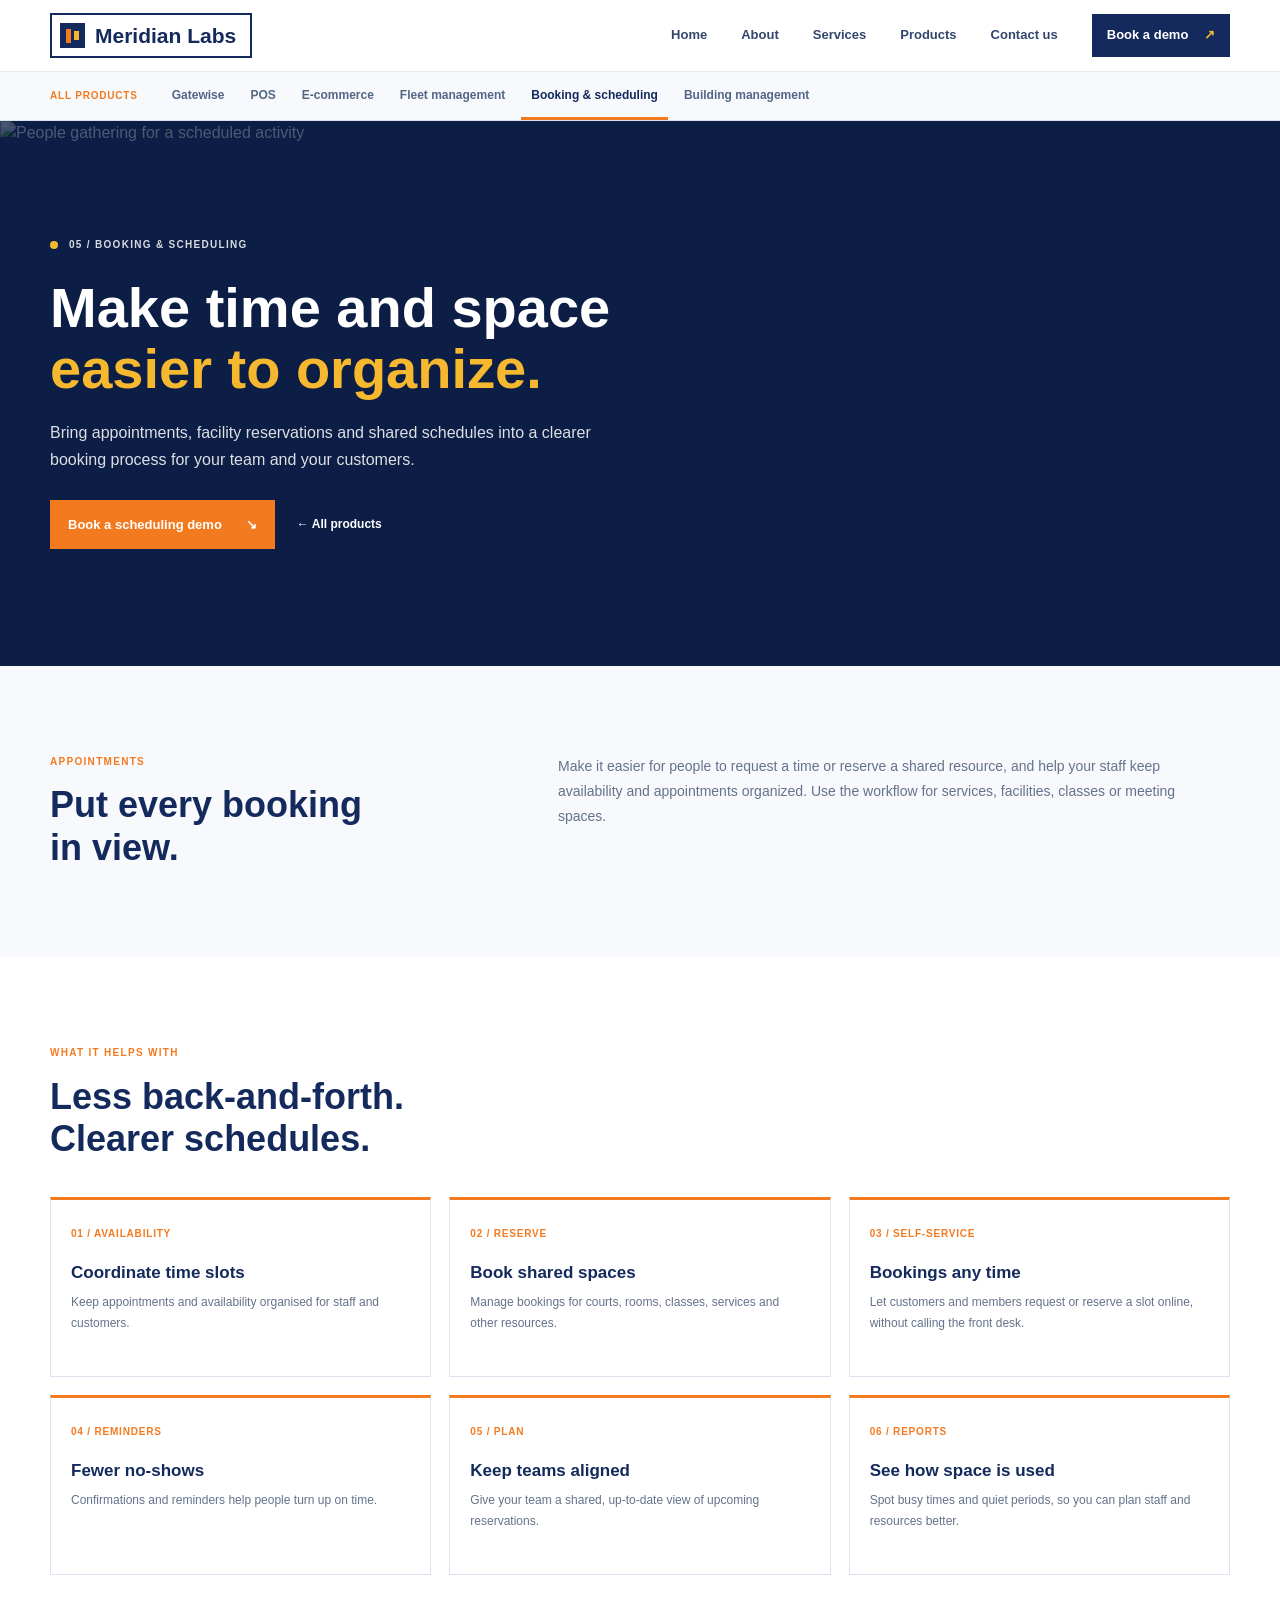
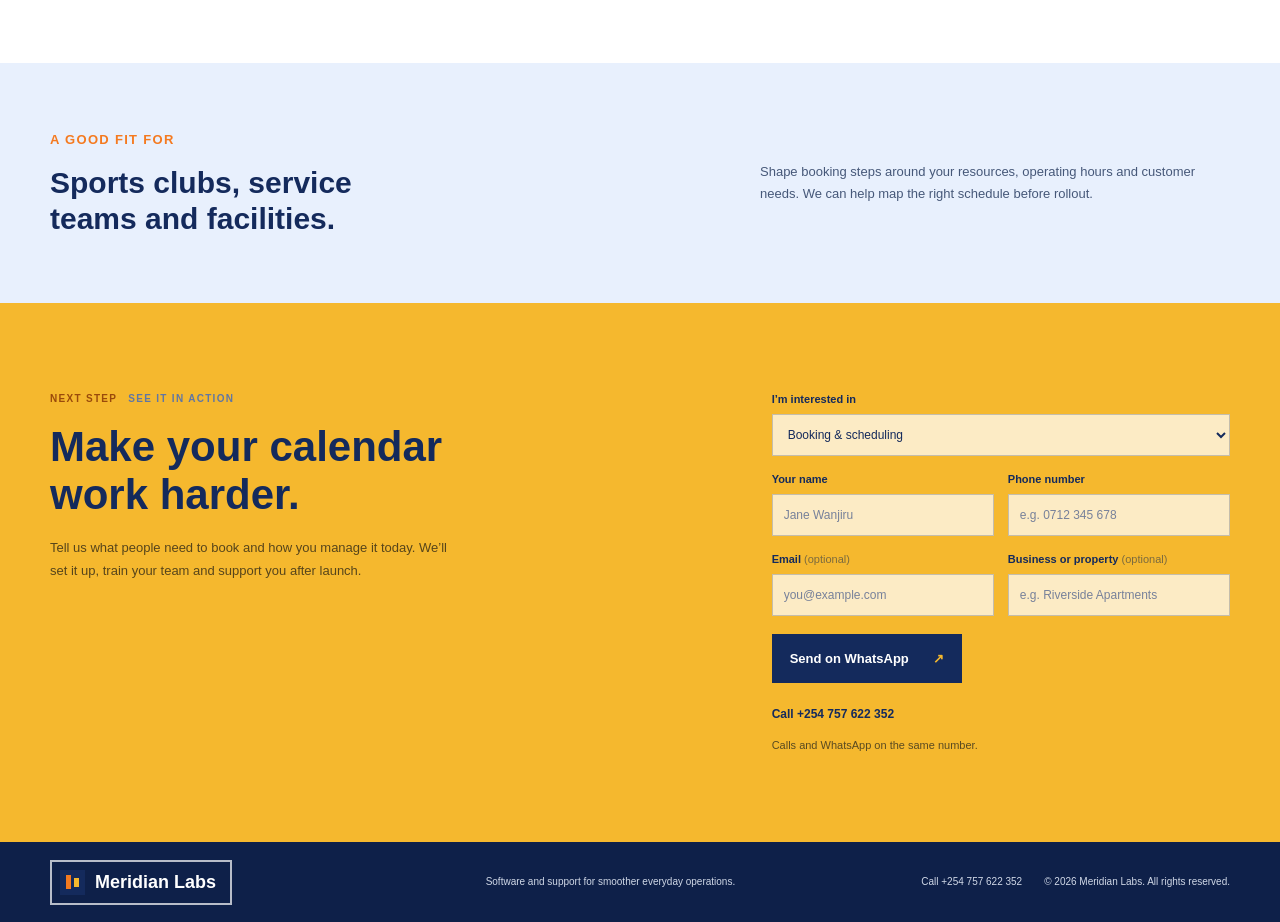
==== commit 262d36d8: "updates" ====
--- a/products/booking.html
+++ b/products/booking.html
@@ -16,16 +16,16 @@
   <meta name="twitter:title" content="Booking and scheduling: make time and space easier to organise">
   <meta name="twitter:description" content="Online booking and scheduling for courts, rooms, classes and appointments. Keep availability clear for staff and customers at clubs and facilities in Kenya.">
   <meta name="twitter:image" content="https://images.unsplash.com/photo-1517457373958-b7bdd4587205?auto=format&amp;fit=crop&amp;w=1200&amp;h=630&amp;q=85">
-  <script type="application/ld+json">[{"@context": "https://schema.org", "@type": "SoftwareApplication", "name": "Booking and scheduling software", "applicationCategory": "BusinessApplication", "operatingSystem": "Web", "description": "Online booking and scheduling for courts, rooms, classes and appointments. Keep availability clear for staff and customers at clubs and facilities in Kenya.", "image": "https://images.unsplash.com/photo-1517457373958-b7bdd4587205?auto=format&fit=crop&w=1200&h=630&q=85", "areaServed": {"@type": "Country", "name": "Kenya"}, "publisher": {"@type": "Organization", "name": "Meridian Labs", "telephone": "+254732039599"}}]</script>
+  <script type="application/ld+json">[{"@context": "https://schema.org", "@type": "SoftwareApplication", "name": "Booking and scheduling software", "applicationCategory": "BusinessApplication", "operatingSystem": "Web", "description": "Online booking and scheduling for courts, rooms, classes and appointments. Keep availability clear for staff and customers at clubs and facilities in Kenya.", "image": "https://images.unsplash.com/photo-1517457373958-b7bdd4587205?auto=format&fit=crop&w=1200&h=630&q=85", "areaServed": {"@type": "Country", "name": "Kenya"}, "publisher": {"@type": "Organization", "name": "Meridian Labs", "telephone": "+254757622352"}}]</script>
   <link rel="icon" href="../assets/favicon.svg" type="image/svg+xml">
   <link rel="preconnect" href="https://fonts.googleapis.com"><link rel="preconnect" href="https://fonts.gstatic.com" crossorigin><link href="https://fonts.googleapis.com/css2?family=DM+Sans:wght@400;500;600;700&family=Manrope:wght@400;500;600;700;800&display=swap" rel="stylesheet"><link rel="stylesheet" href="../css/access.css"><link rel="stylesheet" href="../css/contact.css"><link rel="stylesheet" href="../css/product-detail.css">
 </head><body>
-  <header class="site-header"><div class="shell header-inner"><a class="brand" href="../index.html"><span class="brand-mark" aria-hidden="true"><span></span><span></span></span>Meridian Labs</a><button class="menu-toggle" type="button" aria-expanded="false" aria-controls="primary-nav" aria-label="Open navigation"><span></span><span></span></button><nav class="primary-nav" id="primary-nav" aria-label="Main navigation"><a href="../index.html">Home</a><a href="../index.html#about">About</a><a href="../index.html#services">Services</a><a href="../index.html#products">Products</a><a href="../index.html#contact">Contact us</a><a class="nav-cta" href="https://wa.me/254710708505?text=Hello%2C%20I%27d%20like%20a%20booking%20and%20scheduling%20demo." target="_blank" rel="noopener noreferrer">Book a demo <span aria-hidden="true">↗</span></a></nav></div></header>
-  <nav class="product-switcher" aria-label="All products"><div class="shell product-switcher-inner"><a class="product-switcher-all" href="../index.html#products">All products</a><a href="portico.html">Portico</a><a href="pos.html">POS</a><a href="ecommerce.html">E-commerce</a><a href="visitors.html">Guest registration</a><a href="booking.html" aria-current="page">Booking &amp; scheduling</a><a href="building.html">Building management</a></div></nav>
-  <main><section class="product-hero"><img class="product-hero-image" src="https://images.unsplash.com/photo-1517457373958-b7bdd4587205?auto=format&fit=crop&w=2000&q=85" alt="People gathering for a scheduled activity" fetchpriority="high"><div class="product-hero-shade" aria-hidden="true"></div><div class="shell product-hero-inner"><p class="eyebrow eyebrow-light"><span class="live-dot"></span>05 / Appointments</p><h1>Make time and space<br><span>easier to organize.</span></h1><p class="product-hero-copy">Bring appointments, facility reservations and shared schedules into a clearer booking process for your team and your customers.</p><div class="product-hero-actions"><a class="button button-lime" href="https://wa.me/254710708505?text=Hello%2C%20I%27d%20like%20a%20booking%20and%20scheduling%20demo." target="_blank" rel="noopener noreferrer">Book a scheduling demo <span aria-hidden="true">↗</span></a><a class="product-back" href="../index.html#products">← All products</a></div></div></section>
-    <section class="product-summary section-pad"><div class="shell"><div><p class="eyebrow"><span class="eyebrow-index">APPOINTMENTS</span></p><h2>Put every booking<br>in view.</h2></div><p class="product-summary-copy">Make it easier for people to request a time or reserve a shared resource, and help your staff keep availability and appointments organized. Use the workflow for services, facilities, classes or meeting spaces.</p></div></section>
-    <section class="product-features section-pad"><div class="shell"><div class="product-features-heading"><p class="eyebrow"><span class="eyebrow-index">WHAT IT HELPS WITH</span></p><h2>Less back-and-forth.<br>Clearer schedules.</h2></div><div class="benefit-grid"><article class="benefit-item"><span class="benefit-number">01 / AVAILABILITY</span><h3>Coordinate time slots</h3><p>Keep appointments and availability organized for staff and customers.</p></article><article class="benefit-item"><span class="benefit-number">02 / RESERVE</span><h3>Book shared spaces</h3><p>Manage requests for courts, rooms, services and other resources.</p></article><article class="benefit-item"><span class="benefit-number">03 / PLAN</span><h3>Keep teams aligned</h3><p>Give your team a consistent view of upcoming reservations.</p></article></div></div></section>
-    <section class="product-audience"><div class="shell product-audience-inner"><div><p class="eyebrow"><span class="eyebrow-index">A GOOD FIT FOR</span></p><h2>Sports clubs, service<br>teams and facilities.</h2></div><p>Shape booking steps around your resources, operating hours and customer needs. We can help map the right schedule before rollout.</p></div></section>
-    <section class="contact section-pad" id="contact" aria-labelledby="contact-title"><div class="shell contact-layout"><div class="contact-copy"><p class="eyebrow"><span class="eyebrow-index">NEXT STEP</span> See it in action</p><h2 id="contact-title">Make your calendar<br>work harder.</h2><p>Tell us what people need to book and how you manage it today. We’ll set it up, train your team and support you after launch.</p></div><div class="contact-actions"><form class="contact-form" id="contact-form"><label for="contact-interest">I’m interested in</label><select id="contact-interest" name="interest" required><option value="" disabled>Choose a product or service</option><optgroup label="Products"><option>Portico smart access</option><option>POS</option><option>E-commerce</option><option>Guest registration</option><option selected>Booking &amp; scheduling</option><option>Building management</option></optgroup><optgroup label="Services"><option>Consultancy</option><option>Custom product development</option><option>Implementation &amp; support</option></optgroup><option value="Not sure yet">Not sure yet, I’d like advice</option></select><div class="form-row"><div class="form-field"><label for="contact-name">Your name</label><input id="contact-name" name="name" type="text" maxlength="80" autocomplete="name" placeholder="Jane Wanjiru" required></div><div class="form-field"><label for="contact-phone">Phone number</label><input id="contact-phone" name="phone" type="tel" maxlength="20" autocomplete="tel" inputmode="tel" placeholder="e.g. 0712 345 678" pattern="[0-9+ ()-]{9,}" title="Enter a valid phone number" required></div><div class="form-field"><label for="contact-email">Email <span class="optional">(optional)</span></label><input id="contact-email" name="email" type="email" maxlength="120" autocomplete="email" placeholder="you@example.com"></div><div class="form-field"><label for="contact-business">Business or property <span class="optional">(optional)</span></label><input id="contact-business" name="business" type="text" maxlength="100" autocomplete="organization" placeholder="e.g. Riverside Apartments"></div></div><button class="button button-dark" type="submit">Send on WhatsApp <span aria-hidden="true">↗</span></button><p class="contact-feedback" id="contact-feedback" aria-live="polite"></p></form><a class="phone-link" href="tel:+254732039599">Call +254 732 039 599</a><p>WhatsApp: 0710 708 505</p></div></div></section></main>
-  <footer class="site-footer"><div class="shell footer-inner"><a class="brand" href="../index.html"><span class="brand-mark" aria-hidden="true"><span></span><span></span></span>Meridian Labs</a><p>Software and support for smoother everyday operations.</p><a href="tel:+254732039599">Call +254 732 039 599</a><small>© <span id="year"></span> Meridian Labs. All rights reserved.</small></div></footer><script src="../js/access.js"></script>
+  <header class="site-header"><div class="shell header-inner"><a class="brand" href="../index.html"><span class="brand-mark" aria-hidden="true"><span></span><span></span></span>Meridian Labs</a><button class="menu-toggle" type="button" aria-expanded="false" aria-controls="primary-nav" aria-label="Open navigation"><span></span><span></span></button><nav class="primary-nav" id="primary-nav" aria-label="Main navigation"><a href="../index.html">Home</a><a href="../index.html#about">About</a><a href="../index.html#services">Services</a><a href="../index.html#products">Products</a><a href="../index.html#contact">Contact us</a><a class="nav-cta" href="https://wa.me/254757622352?text=Hello%2C%20I%27d%20like%20a%20booking%20and%20scheduling%20demo." target="_blank" rel="noopener noreferrer">Book a demo <span aria-hidden="true">↗</span></a></nav></div></header>
+  <nav class="product-switcher" aria-label="All products"><div class="shell product-switcher-inner"><a class="product-switcher-all" href="../index.html#products">All products</a><a href="gatewise.html">Gatewise</a><a href="pos.html">POS</a><a href="ecommerce.html">E-commerce</a><a href="fleet.html">Fleet management</a><a href="booking.html" aria-current="page">Booking &amp; scheduling</a><a href="building.html">Building management</a></div></nav>
+  <main><section class="product-hero"><img class="product-hero-image" src="https://images.unsplash.com/photo-1517457373958-b7bdd4587205?auto=format&fit=crop&w=2000&q=85" alt="People gathering for a scheduled activity" fetchpriority="high"><div class="product-hero-shade" aria-hidden="true"></div><div class="shell product-hero-inner"><p class="eyebrow eyebrow-light"><span class="live-dot"></span>05 / Booking &amp; scheduling</p><h1>Make time and space<br><span>easier to organize.</span></h1><p class="product-hero-copy">Bring appointments, facility reservations and shared schedules into a clearer booking process for your team and your customers.</p><div class="product-hero-actions"><a class="button button-lime" href="#contact">Book a scheduling demo <span aria-hidden="true">↘</span></a><a class="product-back" href="../index.html#products">← All products</a></div></div></section>
+    <section class="product-summary section-pad" aria-labelledby="why-title"><div class="shell"><div><p class="eyebrow"><span class="eyebrow-index">APPOINTMENTS</span></p><h2 id="why-title">Put every booking<br>in view.</h2></div><p class="product-summary-copy">Make it easier for people to request a time or reserve a shared resource, and help your staff keep availability and appointments organized. Use the workflow for services, facilities, classes or meeting spaces.</p></div></section>
+    <section class="product-features section-pad" aria-labelledby="features-title"><div class="shell"><div class="product-features-heading"><p class="eyebrow"><span class="eyebrow-index">WHAT IT HELPS WITH</span></p><h2 id="features-title">Less back-and-forth.<br>Clearer schedules.</h2></div><div class="benefit-grid"><article class="benefit-item"><span class="benefit-number">01 / AVAILABILITY</span><h3>Coordinate time slots</h3><p>Keep appointments and availability organised for staff and customers.</p></article><article class="benefit-item"><span class="benefit-number">02 / RESERVE</span><h3>Book shared spaces</h3><p>Manage bookings for courts, rooms, classes, services and other resources.</p></article><article class="benefit-item"><span class="benefit-number">03 / SELF-SERVICE</span><h3>Bookings any time</h3><p>Let customers and members request or reserve a slot online, without calling the front desk.</p></article><article class="benefit-item"><span class="benefit-number">04 / REMINDERS</span><h3>Fewer no-shows</h3><p>Confirmations and reminders help people turn up on time.</p></article><article class="benefit-item"><span class="benefit-number">05 / PLAN</span><h3>Keep teams aligned</h3><p>Give your team a shared, up-to-date view of upcoming reservations.</p></article><article class="benefit-item"><span class="benefit-number">06 / REPORTS</span><h3>See how space is used</h3><p>Spot busy times and quiet periods, so you can plan staff and resources better.</p></article></div></div></section>
+    <section class="product-audience" aria-labelledby="fit-title"><div class="shell product-audience-inner"><div><p class="eyebrow"><span class="eyebrow-index">A GOOD FIT FOR</span></p><h2 id="fit-title">Sports clubs, service<br>teams and facilities.</h2></div><p>Shape booking steps around your resources, operating hours and customer needs. We can help map the right schedule before rollout.</p></div></section>
+    <section class="contact section-pad" id="contact" aria-labelledby="contact-title"><div class="shell contact-layout"><div class="contact-copy"><p class="eyebrow"><span class="eyebrow-index">NEXT STEP</span> See it in action</p><h2 id="contact-title">Make your calendar<br>work harder.</h2><p>Tell us what people need to book and how you manage it today. We’ll set it up, train your team and support you after launch.</p></div><div class="contact-actions"><form class="contact-form" id="contact-form"><label for="contact-interest">I’m interested in</label><select id="contact-interest" name="interest" required><option value="" disabled>Choose a product or service</option><optgroup label="Products"><option>Gatewise smart access</option><option>POS</option><option>E-commerce</option><option>Fleet management</option><option selected>Booking &amp; scheduling</option><option>Building management</option></optgroup><optgroup label="Services"><option>Consultancy</option><option>Custom product development</option><option>Implementation &amp; support</option></optgroup><option value="Not sure yet">Not sure yet, I’d like advice</option></select><div class="form-row"><div class="form-field"><label for="contact-name">Your name</label><input id="contact-name" name="name" type="text" maxlength="80" autocomplete="name" placeholder="Jane Wanjiru" required></div><div class="form-field"><label for="contact-phone">Phone number</label><input id="contact-phone" name="phone" type="tel" maxlength="20" autocomplete="tel" inputmode="tel" placeholder="e.g. 0712 345 678" pattern="[0-9+ ()-]{9,}" title="Enter a valid phone number" required></div><div class="form-field"><label for="contact-email">Email <span class="optional">(optional)</span></label><input id="contact-email" name="email" type="email" maxlength="120" autocomplete="email" placeholder="you@example.com"></div><div class="form-field"><label for="contact-business">Business or property <span class="optional">(optional)</span></label><input id="contact-business" name="business" type="text" maxlength="100" autocomplete="organization" placeholder="e.g. Riverside Apartments"></div></div><button class="button button-dark" type="submit">Send on WhatsApp <span aria-hidden="true">↗</span></button><p class="contact-feedback" id="contact-feedback" aria-live="polite"></p></form><a class="phone-link" href="tel:+254757622352">Call +254 757 622 352</a><p>Calls and WhatsApp on the same number.</p></div></div></section></main>
+  <footer class="site-footer"><div class="shell footer-inner"><a class="brand" href="../index.html"><span class="brand-mark" aria-hidden="true"><span></span><span></span></span>Meridian Labs</a><p>Software and support for smoother everyday operations.</p><a href="tel:+254757622352">Call +254 757 622 352</a><small>© <span id="year"></span> Meridian Labs. All rights reserved.</small></div></footer><script src="../js/access.js"></script>
 </body></html>
